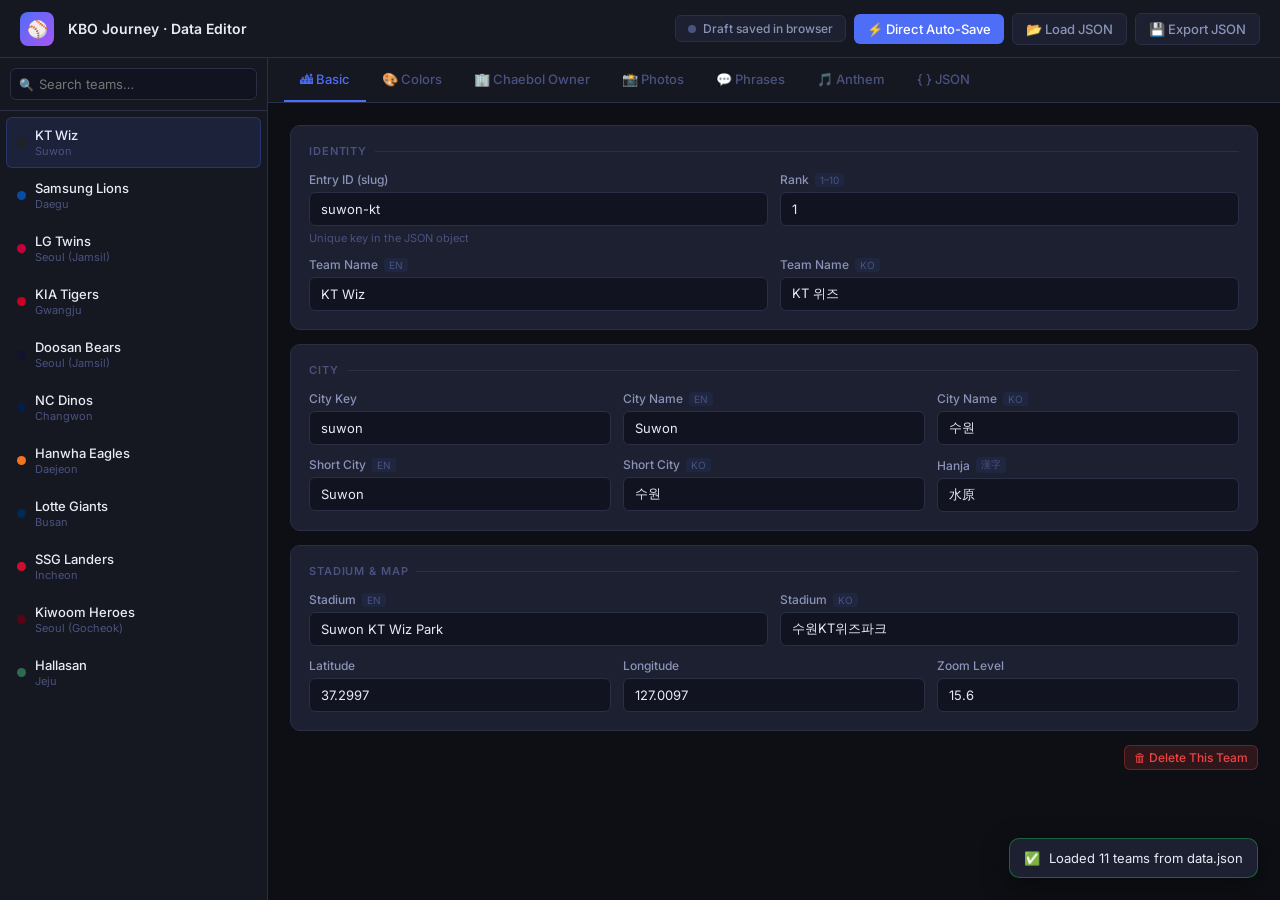
==== admin.html @ 8f9a2904 "feat: initialize Korean Baseball web application with frontend assets, server scripts, and city trav" ====
<!DOCTYPE html>
<html lang="en">
<head>
  <meta charset="UTF-8" />
  <meta name="viewport" content="width=device-width, initial-scale=1.0" />
  <title>KBO Journey · Data Editor</title>
  <link rel="preconnect" href="https://fonts.googleapis.com" />
  <link href="https://fonts.googleapis.com/css2?family=Inter:wght@300;400;500;600;700&family=JetBrains+Mono:wght@400;500&display=swap" rel="stylesheet" />
  <style>
    :root {
      --bg-base:       #0d0f14;
      --bg-surface:    #151820;
      --bg-card:       #1c2030;
      --bg-input:      #111420;
      --border:        #2a2f45;
      --border-focus:  #4f6ef7;
      --accent:        #4f6ef7;
      --accent-soft:   rgba(79,110,247,.12);
      --accent-glow:   rgba(79,110,247,.35);
      --success:       #22c55e;
      --danger:        #ef4444;
      --text-primary:  #e8eaf6;
      --text-secondary:#8b93b8;
      --text-muted:    #4b5280;
      --tag-bg:        #1e2640;
      --sidebar-w:     268px;
      --header-h:      58px;
      --radius:        10px;
      --radius-sm:     6px;
      --transition:    .18s cubic-bezier(.4,0,.2,1);
    }
    *, *::before, *::after { box-sizing: border-box; margin: 0; padding: 0; }
    body {
      font-family: 'Inter', sans-serif;
      background: var(--bg-base);
      color: var(--text-primary);
      height: 100vh;
      overflow: hidden;
      display: flex;
      flex-direction: column;
    }
    /* HEADER */
    header {
      height: var(--header-h);
      background: var(--bg-surface);
      border-bottom: 1px solid var(--border);
      display: flex; align-items: center;
      padding: 0 20px; gap: 14px;
      flex-shrink: 0; z-index: 100;
    }
    .logo-badge {
      background: linear-gradient(135deg,#4f6ef7,#a855f7);
      border-radius: 8px; width: 34px; height: 34px;
      display: flex; align-items: center; justify-content: center;
      font-size: 17px; flex-shrink: 0;
    }
    header h1 { font-size: 14px; font-weight: 600; }
    .header-right { margin-left: auto; display: flex; gap: 8px; align-items: center; }
    /* AUTOSAVE BADGE */
    .autosave-badge {
      display: inline-flex;
      align-items: center;
      gap: 7px;
      font-size: 12px;
      padding: 5px 12px;
      background: var(--bg-card);
      border: 1px solid var(--border);
      border-radius: var(--radius-sm);
      color: var(--text-secondary);
      font-weight: 500;
      transition: var(--transition);
      cursor: default;
      user-select: none;
    }
    .status-dot {
      width: 8px;
      height: 8px;
      border-radius: 50%;
      background: var(--text-muted);
      transition: background 0.25s ease, box-shadow 0.25s ease;
    }
    .autosave-badge.connected .status-dot {
      background: var(--success);
      box-shadow: 0 0 8px rgba(34,197,94,0.65);
    }
    .autosave-badge.saving .status-dot {
      background: #f59e0b;
      box-shadow: 0 0 8px rgba(245,158,11,0.65);
    }
    .autosave-badge.error .status-dot {
      background: var(--danger);
      box-shadow: 0 0 8px rgba(239,68,68,0.65);
    }
    .autosave-badge.saved {
      border-color: rgba(34,197,94,0.4);
    }
    /* BUTTONS */
    .btn {
      display: inline-flex; align-items: center; gap: 6px;
      padding: 7px 13px; border-radius: var(--radius-sm);
      font-size: 13px; font-weight: 500; font-family: inherit;
      cursor: pointer; border: none; transition: var(--transition); white-space: nowrap;
    }
    .btn-primary { background: var(--accent); color: #fff; }
    .btn-primary:hover { background: #3d5be0; box-shadow: 0 0 14px var(--accent-glow); }
    .btn-secondary { background: var(--bg-card); color: var(--text-secondary); border: 1px solid var(--border); }
    .btn-secondary:hover { border-color: var(--accent); color: var(--text-primary); }
    .btn-danger { background: rgba(239,68,68,.15); color: var(--danger); border: 1px solid rgba(239,68,68,.3); }
    .btn-danger:hover { background: rgba(239,68,68,.25); }
    .btn-success { background: rgba(34,197,94,.15); color: var(--success); border: 1px solid rgba(34,197,94,.3); }
    .btn-success:hover { background: rgba(34,197,94,.25); }
    .btn-sm { padding: 4px 9px; font-size: 12px; }
    /* LAYOUT */
    .app-body { display: flex; flex: 1; overflow: hidden; }
    /* SIDEBAR */
    .sidebar {
      width: var(--sidebar-w); background: var(--bg-surface);
      border-right: 1px solid var(--border);
      display: flex; flex-direction: column; flex-shrink: 0; overflow: hidden;
    }
    .sidebar-search { padding: 10px; border-bottom: 1px solid var(--border); }
    .search-wrap { position: relative; }
    .search-icon { position: absolute; left: 9px; top: 50%; transform: translateY(-50%); color: var(--text-muted); font-size: 12px; pointer-events: none; }
    .search-input {
      width: 100%; background: var(--bg-input);
      border: 1px solid var(--border); border-radius: var(--radius-sm);
      padding: 7px 10px 7px 28px; font-size: 13px; color: var(--text-primary);
      font-family: inherit; outline: none; transition: var(--transition);
    }
    .search-input:focus { border-color: var(--border-focus); }
    .sidebar-list { flex: 1; overflow-y: auto; padding: 6px; }
    .sidebar-list::-webkit-scrollbar { width: 4px; }
    .sidebar-list::-webkit-scrollbar-thumb { background: var(--border); border-radius: 4px; }
    .team-item {
      display: flex; align-items: center; gap: 9px;
      padding: 9px 10px; border-radius: var(--radius-sm);
      cursor: pointer; transition: var(--transition); margin-bottom: 2px;
      border: 1px solid transparent;
    }
    .team-item:hover { background: var(--bg-card); }
    .team-item.active { background: var(--accent-soft); border-color: rgba(79,110,247,.25); }
    .team-color-dot { width: 9px; height: 9px; border-radius: 50%; flex-shrink: 0; }
    .team-item-info { flex: 1; min-width: 0; }
    .team-item-name { font-size: 13px; font-weight: 500; white-space: nowrap; overflow: hidden; text-overflow: ellipsis; }
    .team-item-city { font-size: 11px; color: var(--text-muted); margin-top: 1px; }
    .team-rank { font-size: 11px; color: var(--text-muted); font-weight: 600; background: var(--bg-input); border-radius: 4px; padding: 2px 5px; flex-shrink: 0; }
    .sidebar-footer { padding: 10px; border-top: 1px solid var(--border); }
    /* EDITOR AREA */
    .editor-area { flex: 1; display: flex; flex-direction: column; overflow: hidden; }
    .editor-tabs {
      display: flex; padding: 0 16px;
      background: var(--bg-surface); border-bottom: 1px solid var(--border);
      flex-shrink: 0; overflow-x: auto;
    }
    .editor-tabs::-webkit-scrollbar { height: 3px; }
    .editor-tabs::-webkit-scrollbar-thumb { background: var(--border); }
    .tab-btn {
      padding: 13px 16px; font-size: 13px; font-weight: 500;
      color: var(--text-muted); cursor: pointer; border: none; background: none;
      font-family: inherit; border-bottom: 2px solid transparent;
      transition: var(--transition); white-space: nowrap;
    }
    .tab-btn:hover { color: var(--text-primary); }
    .tab-btn.active { color: var(--accent); border-bottom-color: var(--accent); }
    .editor-content { flex: 1; overflow-y: auto; padding: 22px; }
    .editor-content::-webkit-scrollbar { width: 5px; }
    .editor-content::-webkit-scrollbar-thumb { background: var(--border); border-radius: 4px; }
    /* PANELS */
    .tab-panel { display: none; }
    .tab-panel.active { display: block; }
    /* CARDS / FORM */
    .section-card {
      background: var(--bg-card); border: 1px solid var(--border);
      border-radius: var(--radius); padding: 18px; margin-bottom: 14px;
    }
    .section-title {
      font-size: 11px; font-weight: 600; letter-spacing: .08em;
      text-transform: uppercase; color: var(--text-muted);
      margin-bottom: 14px; display: flex; align-items: center; gap: 8px;
    }
    .section-title::after { content: ''; flex: 1; height: 1px; background: var(--border); }
    .form-row { display: grid; gap: 12px; margin-bottom: 12px; }
    .form-row.cols-2 { grid-template-columns: 1fr 1fr; }
    .form-row.cols-3 { grid-template-columns: 1fr 1fr 1fr; }
    .form-row.cols-1 { grid-template-columns: 1fr; }
    .form-row:last-child { margin-bottom: 0; }
    .field { display: flex; flex-direction: column; gap: 5px; }
    .field-label { font-size: 12px; font-weight: 500; color: var(--text-secondary); display: flex; align-items: center; gap: 6px; }
    .lang-tag { font-size: 10px; background: var(--tag-bg); color: var(--text-muted); padding: 1px 5px; border-radius: 3px; font-weight: 400; }
    .field input[type="text"],
    .field input[type="number"],
    .field textarea,
    .field select {
      background: var(--bg-input); border: 1px solid var(--border);
      border-radius: var(--radius-sm); padding: 8px 11px;
      color: var(--text-primary); font-size: 13px; font-family: inherit;
      outline: none; transition: var(--transition); width: 100%; resize: vertical;
    }
    .field input:focus, .field textarea:focus { border-color: var(--border-focus); box-shadow: 0 0 0 3px var(--accent-soft); }
    .field textarea { min-height: 76px; line-height: 1.5; }
    .field textarea.tall { min-height: 110px; }
    .field-hint { font-size: 11px; color: var(--text-muted); }
    /* Color */
    .color-field { display: flex; align-items: center; gap: 9px; }
    .color-field input[type="color"] { width: 38px; height: 36px; padding: 2px; border-radius: var(--radius-sm); border: 1px solid var(--border); background: var(--bg-input); cursor: pointer; }
    .color-field input[type="text"] { flex: 1; font-family: 'JetBrains Mono', monospace; }
    /* Sub-cards */
    .photo-card, .phrase-card {
      background: var(--bg-surface); border: 1px solid var(--border);
      border-radius: var(--radius); padding: 14px; margin-bottom: 10px;
    }
    .card-header { display: flex; align-items: center; gap: 9px; margin-bottom: 12px; }
    .card-num { background: var(--accent-soft); color: var(--accent); font-size: 12px; font-weight: 700; padding: 3px 8px; border-radius: 5px; flex-shrink: 0; }
    .photo-preview { width: 60px; height: 44px; border-radius: var(--radius-sm); object-fit: cover; background: var(--bg-input); border: 1px solid var(--border); flex-shrink: 0; }
    .photo-preview-placeholder { width: 60px; height: 44px; border-radius: var(--radius-sm); background: var(--bg-input); border: 1px dashed var(--border); display: flex; align-items: center; justify-content: center; font-size: 16px; flex-shrink: 0; }
    /* JSON */
    .json-area {
      background: var(--bg-input); border: 1px solid var(--border);
      border-radius: var(--radius); padding: 14px;
      font-family: 'JetBrains Mono', monospace; font-size: 12px;
      color: #a5f3fc; line-height: 1.6; overflow: auto;
      white-space: pre; min-height: 360px; max-height: 560px;
    }
    /* EMPTY */
    .empty-state {
      display: flex; flex-direction: column; align-items: center;
      justify-content: center; gap: 14px; height: 380px;
      color: var(--text-muted); text-align: center;
    }
    .empty-state .icon { font-size: 52px; }
    .empty-state h2 { font-size: 17px; color: var(--text-secondary); }
    .empty-state p { font-size: 13px; max-width: 260px; line-height: 1.5; }
    /* TOAST */
    .toast-container { position: fixed; bottom: 22px; right: 22px; z-index: 9999; display: flex; flex-direction: column; gap: 8px; }
    .toast {
      background: var(--bg-card); border: 1px solid var(--border);
      border-radius: var(--radius); padding: 11px 14px;
      font-size: 13px; color: var(--text-primary);
      box-shadow: 0 8px 28px rgba(0,0,0,.4);
      display: flex; align-items: center; gap: 9px;
      animation: toastIn .2s ease; min-width: 220px;
    }
    .toast.success { border-color: rgba(34,197,94,.4); }
    .toast.error   { border-color: rgba(239,68,68,.4); }
    @keyframes toastIn { from { opacity:0; transform:translateY(8px); } to { opacity:1; transform:none; } }
    /* MODAL */
    .modal-backdrop {
      position: fixed; inset: 0; background: rgba(0,0,0,.7);
      backdrop-filter: blur(4px); z-index: 500;
      display: flex; align-items: center; justify-content: center;
      opacity: 0; pointer-events: none; transition: var(--transition);
    }
    .modal-backdrop.open { opacity: 1; pointer-events: all; }
    .modal {
      background: var(--bg-card); border: 1px solid var(--border);
      border-radius: 14px; padding: 26px; width: 440px; max-width: 90vw;
      transform: scale(.95); transition: var(--transition);
    }
    .modal-backdrop.open .modal { transform: scale(1); }
    .modal h2 { font-size: 16px; margin-bottom: 6px; }
    .modal p { font-size: 13px; color: var(--text-secondary); margin-bottom: 18px; }
    .modal-actions { display: flex; justify-content: flex-end; gap: 9px; margin-top: 18px; }
    .modal .field input {
      background: var(--bg-input); border: 1px solid var(--border);
      border-radius: var(--radius-sm); padding: 8px 11px;
      color: var(--text-primary); font-size: 13px; font-family: inherit;
      outline: none; transition: var(--transition); width: 100%;
    }
    .modal .field input:focus { border-color: var(--border-focus); box-shadow: 0 0 0 3px var(--accent-soft); }
    .badge { display: inline-flex; align-items: center; font-size: 11px; font-weight: 600; padding: 2px 7px; border-radius: 20px; }
    .badge-blue { background: rgba(79,110,247,.15); color: var(--accent); }
    * { scrollbar-width: thin; scrollbar-color: var(--border) transparent; }
  </style>
</head>
<body>

<header>
  <div class="logo-badge">⚾</div>
  <div><h1>KBO Journey <span>· Data Editor</span></h1></div>
  <div class="header-right">
    <div id="autosave-badge" class="autosave-badge" title="Live Auto-Save Status">
      <span class="status-dot"></span>
      <span id="autosave-text">Ready</span>
    </div>
    <button id="btn-link-file" class="btn btn-primary" onclick="openAutosaveModal()" title="Connect data.json or project folder for instant in-browser auto-saving">
      ⚡ Direct Auto-Save
    </button>
    <label class="btn btn-secondary" for="file-input">📂 Load JSON</label>
    <input type="file" id="file-input" accept=".json" style="display:none" />
    <button class="btn btn-secondary" onclick="exportJSON()">💾 Export JSON</button>
  </div>
</header>

<div class="app-body">
  <!-- SIDEBAR -->
  <aside class="sidebar">
    <div class="sidebar-search">
      <div class="search-wrap">
        <span class="search-icon">🔍</span>
        <input class="search-input" id="search-input" type="text" placeholder="Search teams…" oninput="renderSidebar()" />
      </div>
    </div>
    <div class="sidebar-list" id="sidebar-list"></div>
  </aside>

  <!-- EDITOR -->
  <main class="editor-area">
    <div class="editor-tabs">
      <button class="tab-btn active"  onclick="switchTab('basic')">🏙 Basic</button>
      <button class="tab-btn"         onclick="switchTab('colors')">🎨 Colors</button>
      <button class="tab-btn"         onclick="switchTab('chaebol')">🏢 Chaebol Owner</button>
      <button class="tab-btn"         onclick="switchTab('photos')">📸 Photos</button>
      <button class="tab-btn"         onclick="switchTab('phrases')">💬 Phrases</button>
      <button class="tab-btn"         onclick="switchTab('anthem')">🎵 Anthem</button>
      <button class="tab-btn"         onclick="switchTab('json')">{ } JSON</button>
    </div>

    <div class="editor-content">
      <!-- EMPTY -->
      <div class="empty-state" id="empty-state">
        <div class="icon">⚾</div>
        <h2>No Team Selected</h2>
        <p>Load your <strong>data.json</strong> or pick a team from the sidebar.</p>
        <label class="btn btn-primary" for="file-input">📂 Load data.json</label>
      </div>

      <!-- BASIC -->
      <div class="tab-panel" id="panel-basic">
        <div class="section-card">
          <div class="section-title">Identity</div>
          <div class="form-row cols-2">
            <div class="field">
              <label class="field-label">Entry ID (slug)</label>
              <input type="text" id="f-id" placeholder="city-team-slug" oninput="syncField('id')" />
              <span class="field-hint">Unique key in the JSON object</span>
            </div>
            <div class="field">
              <label class="field-label">Rank <span class="lang-tag">1–10</span></label>
              <input type="number" id="f-rank" min="1" max="10" oninput="syncField('rank',true)" />
            </div>
          </div>
          <div class="form-row cols-2">
            <div class="field">
              <label class="field-label">Team Name <span class="lang-tag">EN</span></label>
              <input type="text" id="f-teamNameEn" placeholder="KT Wiz" oninput="syncField('teamNameEn')" />
            </div>
            <div class="field">
              <label class="field-label">Team Name <span class="lang-tag">KO</span></label>
              <input type="text" id="f-teamNameKo" placeholder="KT 위즈" oninput="syncField('teamNameKo')" />
            </div>
          </div>
        </div>

        <div class="section-card">
          <div class="section-title">City</div>
          <div class="form-row cols-3">
            <div class="field">
              <label class="field-label">City Key</label>
              <input type="text" id="f-cityKey" placeholder="suwon" oninput="syncField('cityKey')" />
            </div>
            <div class="field">
              <label class="field-label">City Name <span class="lang-tag">EN</span></label>
              <input type="text" id="f-cityNameEn" oninput="syncField('cityNameEn')" />
            </div>
            <div class="field">
              <label class="field-label">City Name <span class="lang-tag">KO</span></label>
              <input type="text" id="f-cityNameKo" oninput="syncField('cityNameKo')" />
            </div>
          </div>
          <div class="form-row cols-3">
            <div class="field">
              <label class="field-label">Short City <span class="lang-tag">EN</span></label>
              <input type="text" id="f-shortCityEn" oninput="syncField('shortCityEn')" />
            </div>
            <div class="field">
              <label class="field-label">Short City <span class="lang-tag">KO</span></label>
              <input type="text" id="f-shortCityKo" oninput="syncField('shortCityKo')" />
            </div>
            <div class="field">
              <label class="field-label">Hanja <span class="lang-tag">漢字</span></label>
              <input type="text" id="f-cityHanja" oninput="syncField('cityHanja')" />
            </div>
          </div>
        </div>

        <div class="section-card">
          <div class="section-title">Stadium &amp; Map</div>
          <div class="form-row cols-2">
            <div class="field">
              <label class="field-label">Stadium <span class="lang-tag">EN</span></label>
              <input type="text" id="f-stadiumEn" oninput="syncField('stadiumEn')" />
            </div>
            <div class="field">
              <label class="field-label">Stadium <span class="lang-tag">KO</span></label>
              <input type="text" id="f-stadiumKo" oninput="syncField('stadiumKo')" />
            </div>
          </div>
          <div class="form-row cols-3">
            <div class="field">
              <label class="field-label">Latitude</label>
              <input type="number" id="f-lat" step="0.0001" placeholder="37.2997" oninput="syncCoords()" />
            </div>
            <div class="field">
              <label class="field-label">Longitude</label>
              <input type="number" id="f-lng" step="0.0001" placeholder="127.0097" oninput="syncCoords()" />
            </div>
            <div class="field">
              <label class="field-label">Zoom Level</label>
              <input type="number" id="f-zoomLevel" step="0.1" placeholder="15.6" oninput="syncField('zoomLevel',true)" />
            </div>
          </div>
        </div>

        <div style="display:flex;justify-content:flex-end;margin-top:4px;">
          <button class="btn btn-danger btn-sm" id="btn-delete-team" onclick="requestDelete()">🗑 Delete This Team</button>
        </div>
      </div><!-- /panel-basic -->

      <!-- COLORS -->
      <div class="tab-panel" id="panel-colors">
        <div class="section-card">
          <div class="section-title">Team Colors</div>
          <div class="form-row cols-2">
            <div class="field">
              <label class="field-label">Primary Color</label>
              <div class="color-field">
                <input type="color" id="f-primaryColorPicker" oninput="syncColorFromPicker('primaryColor')" />
                <input type="text" id="f-primaryColor" placeholder="#EC1C24" oninput="syncColorFromText('primaryColor')" />
              </div>
            </div>
            <div class="field">
              <label class="field-label">Secondary Color</label>
              <div class="color-field">
                <input type="color" id="f-secondaryColorPicker" oninput="syncColorFromPicker('secondaryColor')" />
                <input type="text" id="f-secondaryColor" placeholder="#222222" oninput="syncColorFromText('secondaryColor')" />
              </div>
            </div>
          </div>
          <div style="display:flex;gap:12px;align-items:center;margin-top:8px;">
            <div id="color-swatch-primary" style="width:64px;height:40px;border-radius:8px;border:1px solid var(--border);transition:.2s;"></div>
            <div id="color-swatch-secondary" style="width:64px;height:40px;border-radius:8px;border:1px solid var(--border);transition:.2s;"></div>
            <span style="font-size:12px;color:var(--text-muted);">Live preview</span>
          </div>
        </div>

        <div class="section-card">
          <div class="section-title">Assets</div>
          <div class="form-row cols-1">
            <div class="field">
              <label class="field-label">Emblem Image Path</label>
              <input type="text" id="f-emblemImg" placeholder="images/logos/emblem_KT.png" oninput="syncField('emblemImg')" />
            </div>
          </div>
          <div class="form-row cols-1">
            <div class="field">
              <label class="field-label">Logo SVG (raw HTML)</label>
              <textarea id="f-logoSvg" class="tall" placeholder="&lt;svg ...&gt;...&lt;/svg&gt;" oninput="syncField('logoSvg');updateSvgPreview()"></textarea>
              <span class="field-hint">Inline SVG used as the map pin</span>
            </div>
          </div>
          <div style="display:flex;align-items:center;gap:12px;margin-top:6px;">
            <div id="svg-preview-box" style="width:44px;height:44px;display:flex;align-items:center;justify-content:center;background:var(--bg-input);border:1px solid var(--border);border-radius:8px;"></div>
            <span style="font-size:12px;color:var(--text-muted);">SVG pin preview</span>
          </div>
        </div>
      </div><!-- /panel-colors -->

      <!-- CHAEBOL OWNER -->
      <div class="tab-panel" id="panel-chaebol">
        <div class="section-card">
          <div class="section-title">Chaebol / Corporate Owner Facts</div>
          <div class="form-row cols-1">
            <div class="field">
              <label class="field-label">Corporate Owner Facts (Bullet Points) <span class="lang-tag">EN</span></label>
              <textarea id="f-civicAnchorEn" class="tall" style="min-height:140px" oninput="syncField('civicAnchorEn')" placeholder="• Owning Chaebol: ...&#10;• Founded: ...&#10;• Main Industries: ...&#10;• Assessed Value / Assets: ..."></textarea>
              <span class="field-hint">Bullet point format: Founded year, main industries, and assessed value in KRW.</span>
            </div>
            <div class="field">
              <label class="field-label">Corporate Owner Facts (Bullet Points) <span class="lang-tag">KO</span></label>
              <textarea id="f-civicAnchorKo" class="tall" style="min-height:140px" oninput="syncField('civicAnchorKo')" placeholder="• 소유 모기업: ...&#10;• 창립 및 모태: ...&#10;• 핵심 주력산업: ...&#10;• 자산 및 기업가치: ..."></textarea>
              <span class="field-hint">글머리 기호(•) 형식: 설립연도, 주력산업, 원화 기준 자산/기업가치.</span>
            </div>
          </div>
        </div>
      </div><!-- /panel-chaebol -->

      <!-- PHOTOS -->
      <div class="tab-panel" id="panel-photos">
        <div id="photos-container"></div>
      </div>

      <!-- PHRASES -->
      <div class="tab-panel" id="panel-phrases">
        <div id="phrases-container"></div>
        <button class="btn btn-secondary" style="margin-top:4px;" onclick="addPhrase()">＋ Add Phrase</button>
      </div>

      <!-- ANTHEM (MOVED TO LAST PORTION) -->
      <div class="tab-panel" id="panel-anthem">
        <div class="section-card">
          <div class="section-title">Stadium Anthem</div>
          <div class="form-row cols-2">
            <div class="field">
              <label class="field-label">Title <span class="lang-tag">EN</span></label>
              <input type="text" id="f-anthem-titleEn" oninput="syncAnthem('titleEn')" />
            </div>
            <div class="field">
              <label class="field-label">Title <span class="lang-tag">KO</span></label>
              <input type="text" id="f-anthem-titleKo" oninput="syncAnthem('titleKo')" />
            </div>
          </div>
          <div class="form-row cols-2">
            <div class="field">
              <label class="field-label">Origin <span class="lang-tag">EN</span></label>
              <input type="text" id="f-anthem-originEn" oninput="syncAnthem('originEn')" />
            </div>
            <div class="field">
              <label class="field-label">Origin <span class="lang-tag">KO</span></label>
              <input type="text" id="f-anthem-originKo" oninput="syncAnthem('originKo')" />
            </div>
          </div>
          <div class="form-row cols-1">
            <div class="field">
              <label class="field-label">Performance Note <span class="lang-tag">EN</span></label>
              <textarea id="f-anthem-noteEn" oninput="syncAnthem('noteEn')"></textarea>
            </div>
            <div class="field">
              <label class="field-label">Performance Note <span class="lang-tag">KO</span></label>
              <textarea id="f-anthem-noteKo" oninput="syncAnthem('noteKo')"></textarea>
            </div>
          </div>
          <div class="form-row cols-2">
            <div class="field">
              <label class="field-label">YouTube Video ID</label>
              <input type="text" id="f-anthem-youtubeId" placeholder="dQw4w9WgXcQ" oninput="syncAnthem('youtubeId');updateYtPreview()" />
              <span class="field-hint">Only the ID portion from the URL</span>
            </div>
            <div class="field">
              <label class="field-label">Start Timestamp (seconds)</label>
              <input type="number" id="f-anthem-timestamp" min="0" oninput="syncAnthem('timestamp',true)" />
            </div>
          </div>
          <div id="yt-preview-container" style="margin-top:12px;display:none;">
            <div style="font-size:12px;color:var(--text-muted);margin-bottom:8px;">YouTube Preview</div>
            <iframe id="yt-preview" width="300" height="170" frameborder="0"
              allow="accelerometer; autoplay; clipboard-write; encrypted-media; gyroscope; picture-in-picture"
              allowfullscreen style="border-radius:8px;border:1px solid var(--border);"></iframe>
          </div>
        </div>
      </div><!-- /panel-anthem -->

      <!-- JSON -->
      <div class="tab-panel" id="panel-json">
        <div class="section-card">
          <div class="section-title">Current Team JSON <span class="badge badge-blue">read-only</span></div>
          <div class="json-area" id="json-preview"></div>
        </div>
        <div class="section-card" style="margin-top:14px;">
          <div class="section-title">Full data.json</div>
          <div class="json-area" id="json-full-preview" style="max-height:280px;"></div>
        </div>
      </div>
    </div><!-- /editor-content -->
  </main>
</div>

<!-- TOASTS -->
<div class="toast-container" id="toast-container"></div>


<!-- DELETE MODAL -->
<div class="modal-backdrop" id="modal-delete">
  <div class="modal">
    <h2>🗑 Delete Team?</h2>
    <p id="modal-delete-msg">This removes the team from the editor. Your original file is unchanged until you export.</p>
    <div class="modal-actions">
      <button class="btn btn-secondary" onclick="closeModal()">Cancel</button>
      <button class="btn btn-danger" onclick="confirmDelete()">Delete</button>
    </div>
  </div>
</div>

<!-- AUTOSAVE CONNECT MODAL -->
<div class="modal-backdrop" id="modal-autosave-connect">
  <div class="modal" style="max-width: 520px;">
    <h2>⚡ Direct In-Browser Auto-Save</h2>
    <p style="margin-bottom: 16px; font-size: 13px; color: var(--text-secondary); line-height: 1.5;">
      Connect once with your browser. Every keystroke will automatically write directly to your project files on disk in real-time.
    </p>

    <div style="display: flex; flex-direction: column; gap: 10px; margin-bottom: 18px;">
      <button class="btn btn-primary" style="padding: 14px; justify-content: flex-start; text-align: left; height: auto;" onclick="connectProjectFolder()">
        <div>
          <div style="font-weight: 600; font-size: 14px; margin-bottom: 3px;">📁 Connect Project Folder (Recommended)</div>
          <div style="font-size: 11.5px; opacity: 0.9; font-weight: normal; line-height: 1.4; white-space: normal;">
            Select the <code>Korean Baseball</code> folder. Automatically keeps both <code>data.json</code> AND <code>js/data.js</code> synchronized so the map page reflects edits instantly!
          </div>
        </div>
      </button>

      <button class="btn btn-secondary" style="padding: 14px; justify-content: flex-start; text-align: left; height: auto;" onclick="connectDataJsonFile()">
        <div>
          <div style="font-weight: 600; font-size: 14px; margin-bottom: 3px;">📄 Connect data.json File Directly</div>
          <div style="font-size: 11.5px; opacity: 0.85; font-weight: normal; line-height: 1.4; white-space: normal;">
            Select <code>data.json</code> file. Automatically saves all data edits directly into <code>data.json</code>.
          </div>
        </div>
      </button>
    </div>

    <div class="modal-actions">
      <button class="btn btn-secondary" onclick="closeModal()">Cancel</button>
    </div>
  </div>
</div>

<script src="js/data.js"></script>
<script>
// ─── STATE ───────────────────────────────────
let data = {};
let currentId = null;
let activeTab = 'basic';

// ─── FILE LOAD ────────────────────────────────
document.getElementById('file-input').addEventListener('change', e => {
  const file = e.target.files[0];
  if (!file) return;
  const reader = new FileReader();
  reader.onload = ev => {
    try {
      data = JSON.parse(ev.target.result);
      currentId = null;
      renderSidebar();
      showEmpty();
      toast('✅', `Loaded ${Object.keys(data).length} teams from ${file.name}`, 'success');
    } catch(err) {
      toast('❌', 'Invalid JSON: ' + err.message, 'error');
    }
  };
  reader.readAsText(file);
  e.target.value = '';
});

// ─── SIDEBAR ──────────────────────────────────
function renderSidebar() {
  const q = document.getElementById('search-input').value.toLowerCase();
  const list = document.getElementById('sidebar-list');
  list.innerHTML = '';
  const entries = Object.entries(data)
    .filter(([id, t]) => !q || id.toLowerCase().includes(q)
      || (t.teamNameEn||'').toLowerCase().includes(q)
      || (t.shortCityEn||'').toLowerCase().includes(q))
    .sort((a,b) => (a[1].rank||99)-(b[1].rank||99));
  if (!entries.length) {
    list.innerHTML = '<div style="text-align:center;color:var(--text-muted);font-size:13px;padding:20px 0;">No teams found</div>';
    return;
  }
  entries.forEach(([id, team]) => {
    const div = document.createElement('div');
    div.className = 'team-item' + (id === currentId ? ' active' : '');
    div.innerHTML = `
      <div class="team-color-dot" style="background:${team.primaryColor||'#555'}"></div>
      <div class="team-item-info">
        <div class="team-item-name">${team.teamNameEn || id}</div>
        <div class="team-item-city">${team.shortCityEn || ''}</div>
      </div>`;
    div.onclick = () => selectTeam(id);
    list.appendChild(div);
  });
}

// ─── SELECT ───────────────────────────────────
function selectTeam(id) {
  currentId = id;
  renderSidebar();
  populateForm();
  switchTab(activeTab, true);
}

function showEmpty() {
  document.getElementById('empty-state').style.display = 'flex';
  document.querySelectorAll('.tab-panel').forEach(p => p.classList.remove('active'));
}

// ─── POPULATE ─────────────────────────────────
function populateForm() {
  if (!currentId) return;
  const t = data[currentId];
  const sv = (id, val) => { const el = document.getElementById(id); if(el) el.value = (val !== undefined && val !== null) ? val : ''; };

  sv('f-id', t.id || currentId);
  sv('f-rank', t.rank);
  sv('f-teamNameEn', t.teamNameEn);
  sv('f-teamNameKo', t.teamNameKo);
  sv('f-cityKey', t.cityKey);
  sv('f-cityNameEn', t.cityNameEn);
  sv('f-cityNameKo', t.cityNameKo);
  sv('f-shortCityEn', t.shortCityEn);
  sv('f-shortCityKo', t.shortCityKo);
  sv('f-cityHanja', t.cityHanja);
  sv('f-stadiumEn', t.stadiumEn);
  sv('f-stadiumKo', t.stadiumKo);
  sv('f-lat', t.coords ? t.coords[0] : '');
  sv('f-lng', t.coords ? t.coords[1] : '');
  sv('f-zoomLevel', t.zoomLevel);

  const pc = t.primaryColor || '#000000';
  const sc = t.secondaryColor || '#000000';
  sv('f-primaryColor', pc); sv('f-primaryColorPicker', pc);
  sv('f-secondaryColor', sc); sv('f-secondaryColorPicker', sc);
  updateColorSwatches();

  sv('f-emblemImg', t.emblemImg);
  sv('f-logoSvg', t.logoSvg);
  updateSvgPreview();

  sv('f-civicAnchorEn', t.civicAnchorEn);
  sv('f-civicAnchorKo', t.civicAnchorKo);

  const a = t.anthem || {};
  sv('f-anthem-titleEn', a.titleEn);
  sv('f-anthem-titleKo', a.titleKo);
  sv('f-anthem-originEn', a.originEn);
  sv('f-anthem-originKo', a.originKo);
  sv('f-anthem-noteEn', a.noteEn);
  sv('f-anthem-noteKo', a.noteKo);
  sv('f-anthem-youtubeId', a.youtubeId);
  sv('f-anthem-timestamp', a.timestamp);
  updateYtPreview();

  renderPhotos();
  renderPhrases();
  updateJsonPreview();
}

// ─── SYNC FIELDS ──────────────────────────────
function syncField(key, asNumber=false) {
  if (!currentId) return;
  const el = document.getElementById('f-' + key);
  if (!el) return;
  const val = asNumber ? parseFloat(el.value)||0 : el.value;
  if (key === 'id') {
    const newId = el.value.trim();
    if (newId && newId !== currentId) {
      const entry = data[currentId];
      entry.id = newId;
      data[newId] = entry;
      delete data[currentId];
      currentId = newId;
      renderSidebar();
    }
    return;
  }
  data[currentId][key] = val;
  if (['rank','teamNameEn','shortCityEn','primaryColor'].includes(key)) renderSidebar();
  updateJsonPreview();
}

function syncCoords() {
  if (!currentId) return;
  const lat = parseFloat(document.getElementById('f-lat').value);
  const lng = parseFloat(document.getElementById('f-lng').value);
  data[currentId].coords = [lat||0, lng||0];
  updateJsonPreview();
}

function syncColorFromPicker(field) {
  const v = document.getElementById('f-'+field+'Picker').value;
  document.getElementById('f-'+field).value = v;
  syncColorFromText(field);
}
function syncColorFromText(field) {
  if (!currentId) return;
  const v = document.getElementById('f-'+field).value;
  data[currentId][field] = v;
  if (/^#[0-9a-fA-F]{6}$/.test(v)) document.getElementById('f-'+field+'Picker').value = v;
  updateColorSwatches();
  renderSidebar();
  updateJsonPreview();
}
function updateColorSwatches() {
  document.getElementById('color-swatch-primary').style.background = document.getElementById('f-primaryColor').value;
  document.getElementById('color-swatch-secondary').style.background = document.getElementById('f-secondaryColor').value;
}

function syncAnthem(key, asNumber=false) {
  if (!currentId) return;
  if (!data[currentId].anthem) data[currentId].anthem = {};
  const el = document.getElementById('f-anthem-'+key);
  if (!el) return;
  data[currentId].anthem[key] = asNumber ? parseInt(el.value)||0 : el.value;
  updateJsonPreview();
}

function updateYtPreview() {
  const id = document.getElementById('f-anthem-youtubeId').value.trim();
  const ts = parseInt(document.getElementById('f-anthem-timestamp').value)||0;
  const cont = document.getElementById('yt-preview-container');
  const iframe = document.getElementById('yt-preview');
  if (id) { iframe.src = `https://www.youtube.com/embed/${id}?start=${ts}`; cont.style.display='block'; }
  else { cont.style.display='none'; }
}

function updateSvgPreview() {
  document.getElementById('svg-preview-box').innerHTML = document.getElementById('f-logoSvg').value;
}

// ─── PHOTOS ───────────────────────────────────
function renderPhotos() {
  const c = document.getElementById('photos-container');
  c.innerHTML = '';
  if (!currentId) return;
  const photos = data[currentId].photos || [];
  const labels = ['⚾ Photo 1 (Left) · Stadium PR Image', '🏛️ Photo 2 (Middle) · City Landmark', '🍲 Photo 3 (Right) · Regional Dish'];
  photos.forEach((ph, i) => {
    const isUrl = ph.src && (ph.src.startsWith('http')||ph.src.startsWith('images'));
    const prevHtml = isUrl
      ? `<img class="photo-preview" src="${ph.src}" onerror="this.style.display='none'" />`
      : `<div class="photo-preview-placeholder">🖼</div>`;
    const card = document.createElement('div');
    card.className = 'photo-card';
    card.innerHTML = `
      <div class="card-header">
        <span class="card-num">${labels[i]||'Photo '+(i+1)}</span>
        ${prevHtml}
        <div style="flex:1"></div>
        <button class="btn btn-danger btn-sm" onclick="removePhoto(${i})">✕</button>
      </div>
      <div class="form-row cols-1">
        <div class="field">
          <label class="field-label">URL or Path</label>
          <input type="text" value="${escHtml(ph.src||'')}" placeholder="https://… or images/cities/…" onchange="updatePhoto(${i},'src',this.value)" />
        </div>
        <div class="field">
          <label class="field-label">Label <span class="lang-tag">EN</span></label>
          <input type="text" value="${escHtml(ph.labelEn||'')}" onchange="updatePhoto(${i},'labelEn',this.value)" />
        </div>
        <div class="field">
          <label class="field-label">Label <span class="lang-tag">KO</span></label>
          <input type="text" value="${escHtml(ph.labelKo||'')}" onchange="updatePhoto(${i},'labelKo',this.value)" />
        </div>
      </div>`;
    c.appendChild(card);
  });
  if (photos.length < 3) {
    const btn = document.createElement('button');
    btn.className='btn btn-secondary'; btn.style.marginTop='4px';
    btn.textContent='＋ Add Photo'; btn.onclick=addPhoto;
    c.appendChild(btn);
  }
}
function updatePhoto(i,k,v){ if(!currentId)return; data[currentId].photos[i][k]=v; renderPhotos(); updateJsonPreview(); }
function addPhoto(){ if(!currentId)return; if(!data[currentId].photos)data[currentId].photos=[]; data[currentId].photos.push({src:'',labelEn:'',labelKo:''}); renderPhotos(); updateJsonPreview(); }
function removePhoto(i){ if(!currentId)return; data[currentId].photos.splice(i,1); renderPhotos(); updateJsonPreview(); }

// ─── PHRASES ──────────────────────────────────
function renderPhrases() {
  const c = document.getElementById('phrases-container');
  c.innerHTML = '';
  if (!currentId) return;
  const phrases = data[currentId].phrases || [];
  const phraseLabels = [
    '1️⃣ Regional Greeting (사투리 첫인사)',
    '2️⃣ Meal Inquiry (식사 여부 안부)',
    '3️⃣ Unique Regional Expression (지역 고유 표현)',
    '4️⃣ Stadium Cheer / Pickoff Chant (야구장 시그니처 구호)'
  ];
  phrases.forEach((ph,i) => {
    const card = document.createElement('div');
    card.className = 'phrase-card';
    card.innerHTML = `
      <div class="card-header">
        <span class="card-num">${phraseLabels[i] || 'Phrase ' + (i+1)}</span>
        <div style="flex:1"></div>
        <button class="btn btn-danger btn-sm" onclick="removePhrase(${i})">✕</button>
      </div>
      <div class="form-row cols-2">
        <div class="field"><label class="field-label">Korean <span class="lang-tag">KO</span></label>
          <input type="text" value="${escHtml(ph.ko||'')}" onchange="updatePhrase(${i},'ko',this.value)" /></div>
        <div class="field"><label class="field-label">Romanization</label>
          <input type="text" value="${escHtml(ph.romaja||'')}" onchange="updatePhrase(${i},'romaja',this.value)" /></div>
      </div>
      <div class="form-row cols-2">
        <div class="field"><label class="field-label">Meaning <span class="lang-tag">EN</span></label>
          <input type="text" value="${escHtml(ph.meaningEn||'')}" onchange="updatePhrase(${i},'meaningEn',this.value)" /></div>
        <div class="field"><label class="field-label">Description <span class="lang-tag">KO</span></label>
          <input type="text" value="${escHtml(ph.descKo||'')}" onchange="updatePhrase(${i},'descKo',this.value)" /></div>
      </div>
      <div class="form-row cols-2">
        <div class="field"><label class="field-label">Cultural Note <span class="lang-tag">EN</span></label>
          <input type="text" value="${escHtml(ph.noteEn||'')}" onchange="updatePhrase(${i},'noteEn',this.value)" /></div>
        <div class="field"><label class="field-label">YouTube Link (Chant video)</label>
          <input type="text" value="${escHtml(ph.youtubeUrl||'')}" placeholder="https://www.youtube.com/watch?v=..." onchange="updatePhrase(${i},'youtubeUrl',this.value)" /></div>
      </div>`;
    c.appendChild(card);
  });
}
function updatePhrase(i,k,v){ if(!currentId)return; data[currentId].phrases[i][k]=v; updateJsonPreview(); }
function addPhrase(){ if(!currentId)return; if(!data[currentId].phrases)data[currentId].phrases=[]; data[currentId].phrases.push({ko:'',romaja:'',meaningEn:'',descKo:'',noteEn:''}); renderPhrases(); updateJsonPreview(); }
function removePhrase(i){ if(!currentId)return; data[currentId].phrases.splice(i,1); renderPhrases(); updateJsonPreview(); }

// ─── JSON PREVIEW & AUTOSAVE TRIGGER ─────────────
function updateJsonPreview() {
  if (!currentId) return;
  const s = document.getElementById('json-preview');
  const f = document.getElementById('json-full-preview');
  if(s) s.textContent = JSON.stringify(data[currentId], null, 2);
  if(f) f.textContent = JSON.stringify(data, null, 2);
  triggerAutoSave();
}

// ─── TABS ─────────────────────────────────────
function switchTab(tab, force=false) {
  if (!currentId && !force) return;
  activeTab = tab;
  document.querySelectorAll('.tab-btn').forEach((btn,i) => {
    btn.classList.toggle('active', ['basic','colors','chaebol','photos','phrases','anthem','json'][i] === tab);
  });
  document.getElementById('empty-state').style.display = 'none';
  document.querySelectorAll('.tab-panel').forEach(p => p.classList.remove('active'));
  const panel = document.getElementById('panel-'+tab);
  if (panel) {
    panel.classList.add('active');
    if (tab==='json') updateJsonPreview();
    if (tab==='photos') renderPhotos();
    if (tab==='phrases') renderPhrases();
  }
}

// ─── EXPORT ───────────────────────────────────
function exportJSON() {
  const json = JSON.stringify(data, null, 2);
  const a = document.createElement('a');
  a.href = URL.createObjectURL(new Blob([json], {type:'application/json'}));
  a.download = 'data.json';
  a.click();
  toast('💾','data.json downloaded!','success');
}


// ─── DELETE ───────────────────────────────────
function requestDelete() {
  if (!currentId) return;
  document.getElementById('modal-delete-msg').textContent =
    `Remove "${data[currentId]?.teamNameEn || currentId}" from the editor?`;
  document.getElementById('modal-delete').classList.add('open');
}
function confirmDelete() {
  const name = data[currentId]?.teamNameEn || currentId;
  delete data[currentId];
  currentId = null;
  closeModal();
  renderSidebar();
  showEmpty();
  triggerAutoSave();
  toast('🗑',`"${name}" removed`,'success');
}

// ─── MODALS ───────────────────────────────────
function closeModal() {
  document.querySelectorAll('.modal-backdrop').forEach(m => m.classList.remove('open'));
}
document.querySelectorAll('.modal-backdrop').forEach(m => {
  m.addEventListener('click', e => { if(e.target===m) closeModal(); });
});

// ─── TOAST ────────────────────────────────────
function toast(icon, msg, type='') {
  const el = document.createElement('div');
  el.className = 'toast ' + type;
  el.innerHTML = `<span>${icon}</span><span>${msg}</span>`;
  document.getElementById('toast-container').appendChild(el);
  setTimeout(() => el.remove(), 3500);
}

// ─── HELPERS ──────────────────────────────────
function escHtml(s) {
  return String(s).replace(/&/g,'&amp;').replace(/</g,'&lt;').replace(/>/g,'&gt;').replace(/"/g,'&quot;');
}

// ─── AUTOSAVE ENGINE (OPTION 1: DIRECT FILE SYSTEM API) ────
let fileHandle = null;
let dirHandle = null;
let serverAutoSave = false;
let autoSaveTimer = null;

function setAutosaveStatus(state, text) {
  const badge = document.getElementById('autosave-badge');
  const label = document.getElementById('autosave-text');
  if (!badge || !label) return;
  badge.className = 'autosave-badge ' + (state || '');
  label.textContent = text;
}

function openAutosaveModal() {
  document.getElementById('modal-autosave-connect').classList.add('open');
}

// IndexedDB Helper for Persisting Directory / File Handle
function openHandleDB() {
  return new Promise((res, rej) => {
    const req = indexedDB.open('kbo_autosave_db', 1);
    req.onupgradeneeded = () => req.result.createObjectStore('handles');
    req.onsuccess = () => res(req.result);
    req.onerror = () => rej(req.error);
  });
}
async function idbSave(key, val) {
  try {
    const db = await openHandleDB();
    const tx = db.transaction('handles', 'readwrite');
    tx.objectStore('handles').put(val, key);
  } catch(e) {}
}
async function idbGet(key) {
  try {
    const db = await openHandleDB();
    return new Promise((res) => {
      const tx = db.transaction('handles', 'readonly');
      const req = tx.objectStore('handles').get(key);
      req.onsuccess = () => res(req.result || null);
      req.onerror = () => res(null);
    });
  } catch(e) { return null; }
}

// Connect Project Folder (Option 1A - Best: syncs data.json & js/data.js)
async function connectProjectFolder() {
  closeModal();
  if (!window.showDirectoryPicker) {
    alert('Folder access requires Chrome, Edge, or a modern Chromium browser.');
    return;
  }
  try {
    dirHandle = await window.showDirectoryPicker({ mode: 'readwrite' });
    
    // Explicitly request write permissions inside this click gesture
    const perm = await dirHandle.requestPermission({ mode: 'readwrite' });
    if (perm !== 'granted') {
      toast('⚠️', 'Write permission denied by browser.', 'error');
      return;
    }
    await idbSave('dirHandle', dirHandle);

    // Read data.json from folder
    let foundDataJson = false;
    try {
      const dataFile = await dirHandle.getFileHandle('data.json', { create: false });
      const f = await dataFile.getFile();
      const txt = await f.text();
      if (txt && txt.trim()) {
        data = JSON.parse(txt);
        renderSidebar();
        const firstId = Object.keys(data)[0];
        if (firstId) selectTeam(firstId);
        foundDataJson = true;
      }
    } catch (e) {
      console.warn('Could not read data.json from folder:', e);
    }

    const btn = document.getElementById('btn-link-file');
    if (btn) {
      btn.textContent = '🟢 Folder Auto-Save ON';
      btn.className = 'btn btn-secondary';
      btn.title = 'Folder connected (' + dirHandle.name + '). Edits autosave both data.json and js/data.js!';
    }
    setAutosaveStatus('connected', 'Auto-saving to ' + dirHandle.name);
    
    if (!foundDataJson) {
      toast('⚠️', `Connected to "${dirHandle.name}", but data.json was not found. Please confirm you selected "Korean Baseball"!`, 'error');
    } else {
      toast('⚡', `Direct Auto-Save enabled for "${dirHandle.name}"!`, 'success');
      triggerAutoSave();
    }
  } catch (err) {
    if (err.name !== 'AbortError') {
      toast('⚠️', 'Folder error: ' + err.message, 'error');
    }
  }
}

// Connect data.json File (Option 1B)
async function connectDataJsonFile() {
  closeModal();
  if (!window.showOpenFilePicker) {
    alert('Direct file writing requires Chrome, Edge, or a modern Chromium browser.');
    return;
  }
  try {
    const [handle] = await window.showOpenFilePicker({
      types: [{
        description: 'JSON Files',
        accept: { 'application/json': ['.json'] }
      }],
      multiple: false
    });
    fileHandle = handle;
    const perm = await fileHandle.requestPermission({ mode: 'readwrite' });
    if (perm !== 'granted') {
      toast('⚠️', 'Write permission denied by browser.', 'error');
      return;
    }
    await idbSave('fileHandle', fileHandle);

    const f = await fileHandle.getFile();
    const txt = await f.text();
    if (txt && txt.trim()) {
      data = JSON.parse(txt);
      renderSidebar();
      const firstId = Object.keys(data)[0];
      if (firstId) selectTeam(firstId);
    }

    const btn = document.getElementById('btn-link-file');
    if (btn) {
      btn.textContent = '🟢 ' + fileHandle.name + ' Linked';
      btn.className = 'btn btn-secondary';
      btn.title = 'File connected (' + fileHandle.name + '). Edits autosave to disk!';
    }
    setAutosaveStatus('connected', 'Auto-saving to ' + fileHandle.name);
    toast('⚡', `Direct Auto-Save connected to ${fileHandle.name}!`, 'success');
    triggerAutoSave();
  } catch (err) {
    if (err.name !== 'AbortError') {
      toast('⚠️', 'File error: ' + err.message, 'error');
    }
  }
}

// Core Disk Writer
async function writeDirectToDisk(content) {
  let saved = false;

  // 1. Folder mode: Writes data.json and updates js/data.js
  if (dirHandle) {
    try {
      let perm = await dirHandle.queryPermission({ mode: 'readwrite' });
      if (perm !== 'granted') {
        try { perm = await dirHandle.requestPermission({ mode: 'readwrite' }); } catch(e) {}
      }
      if (perm !== 'granted') {
        setAutosaveStatus('error', '⚡ Click to Grant Folder Permission');
        const badge = document.getElementById('autosave-badge');
        if (badge) {
          badge.style.cursor = 'pointer';
          badge.onclick = async () => {
            const req = await dirHandle.requestPermission({ mode: 'readwrite' });
            if (req === 'granted') {
              setAutosaveStatus('connected', 'Auto-saving to ' + dirHandle.name);
              triggerAutoSave();
            }
          };
        }
        return false;
      }

      const dataFile = await dirHandle.getFileHandle('data.json', { create: true });
      const writable = await dataFile.createWritable();
      await writable.write(content);
      await writable.close();
      saved = true;

      // Sync js/data.js
      try {
        const jsDir = await dirHandle.getDirectoryHandle('js', { create: false });
        const dataJsFile = await jsDir.getFileHandle('data.js', { create: false });
        const f = await dataJsFile.getFile();
        const currentJs = await f.text();
        let idx = currentJs.indexOf("  entries: {");
        if (idx === -1) {
          const match = currentJs.match(/\n\s*entries\s*:\s*\{/);
          if (match) idx = match.index + 1;
        }
        if (idx !== -1) {
          const preamble = currentJs.substring(0, idx);
          const lines = content.split('\n');
          const indented = lines.map((l, i) => i === 0 ? l : '    ' + l).join('\n');
          const newJs = preamble + '  entries: ' + indented + '\n};\n\nif (typeof module !== \'undefined\' && module.exports) {\n  module.exports = KBO_DATA;\n}\n';
          const jsWritable = await dataJsFile.createWritable();
          await jsWritable.write(newJs);
          await jsWritable.close();
        }
      } catch (jsErr) {
        console.warn('Could not sync js/data.js:', jsErr);
      }
    } catch (err) {
      console.warn('Folder write error:', err);
      toast('❌', 'Disk write error: ' + err.message, 'error');
    }
  } 
  // 2. Single file mode: Writes data.json
  else if (fileHandle) {
    try {
      let perm = await fileHandle.queryPermission({ mode: 'readwrite' });
      if (perm !== 'granted') {
        try { perm = await fileHandle.requestPermission({ mode: 'readwrite' }); } catch(e) {}
      }
      if (perm !== 'granted') {
        setAutosaveStatus('error', '⚡ Click to Grant File Permission');
        return false;
      }

      const writable = await fileHandle.createWritable();
      await writable.write(content);
      await writable.close();
      saved = true;
    } catch (err) {
      console.warn('File write error:', err);
      toast('❌', 'Disk write error: ' + err.message, 'error');
    }
  }

  return saved;
}

function triggerAutoSave() {
  if (!data || Object.keys(data).length === 0) return;

  // Immediate localStorage draft safety backup
  try {
    localStorage.setItem('kbo_admin_draft', JSON.stringify(data));
  } catch (e) {}

  clearTimeout(autoSaveTimer);
  autoSaveTimer = setTimeout(async () => {
    const jsonStr = JSON.stringify(data, null, 2);
    setAutosaveStatus('saving', 'Auto-saving...');

    // Option 1: Direct File System Access
    if (dirHandle || fileHandle) {
      const ok = await writeDirectToDisk(jsonStr);
      if (ok) {
        const time = new Date().toLocaleTimeString([], {hour:'2-digit', minute:'2-digit', second:'2-digit'});
        const targetName = dirHandle ? dirHandle.name : fileHandle.name;
        setAutosaveStatus('connected saved', `Autosaved to disk (${time})`);
        return;
      } else {
        setAutosaveStatus('error', 'Auto-save error');
        return;
      }
    }

    // Optional Server Mode (if local server is running)
    if (serverAutoSave) {
      try {
        const sSaveUrl = location.origin.startsWith('http') ? '/api/save' : 'http://localhost:8000/api/save';
        const res = await fetch(sSaveUrl, {
          method: 'POST',
          headers: { 'Content-Type': 'application/json' },
          body: jsonStr
        });
        if (res.ok) {
          const resJson = await res.json();
          const time = resJson.timestamp || new Date().toLocaleTimeString([], {hour:'2-digit', minute:'2-digit', second:'2-digit'});
          setAutosaveStatus('connected saved', `Autosaved (${time})`);
          return;
        }
      } catch (e) {}
    }

    // Fallback: Browser memory draft
    setAutosaveStatus('', 'Draft saved in browser');
  }, 350);
}

// ─── INITIALIZATION ───────────────────────────
(async function initEditor() {
  // 1. Check for previously linked directory or file handle in IndexedDB
  try {
    const savedDir = await idbGet('dirHandle');
    if (savedDir) {
      dirHandle = savedDir;
      const perm = await dirHandle.queryPermission({ mode: 'readwrite' });
      const btn = document.getElementById('btn-link-file');
      if (perm === 'granted') {
        setAutosaveStatus('connected', 'Auto-saving to ' + dirHandle.name);
        if (btn) {
          btn.textContent = '🟢 Folder Auto-Save ON';
          btn.className = 'btn btn-secondary';
        }
      } else {
        setAutosaveStatus('error', '⚡ Click to Reconnect Folder');
        if (btn) {
          btn.textContent = '⚡ Reconnect Auto-Save';
          btn.className = 'btn btn-primary';
          btn.onclick = async () => {
            const req = await dirHandle.requestPermission({ mode: 'readwrite' });
            if (req === 'granted') {
              setAutosaveStatus('connected', 'Auto-saving to ' + dirHandle.name);
              btn.textContent = '🟢 Folder Auto-Save ON';
              btn.className = 'btn btn-secondary';
              toast('⚡', 'Auto-Save reconnected!', 'success');
              triggerAutoSave();
            } else {
              openAutosaveModal();
            }
          };
        }
        const badge = document.getElementById('autosave-badge');
        if (badge) {
          badge.style.cursor = 'pointer';
          badge.onclick = () => btn && btn.click();
        }
      }
    } else {
      const savedFile = await idbGet('fileHandle');
      if (savedFile) {
        fileHandle = savedFile;
        const perm = await fileHandle.queryPermission({ mode: 'readwrite' });
        const btn = document.getElementById('btn-link-file');
        if (perm === 'granted') {
          setAutosaveStatus('connected', 'Auto-saving to ' + fileHandle.name);
          if (btn) {
            btn.textContent = '🟢 ' + fileHandle.name + ' Linked';
            btn.className = 'btn btn-secondary';
          }
        } else {
          setAutosaveStatus('error', '⚡ Click to Reconnect File');
          if (btn) {
            btn.textContent = '⚡ Reconnect Auto-Save';
            btn.className = 'btn btn-primary';
            btn.onclick = async () => {
              const req = await fileHandle.requestPermission({ mode: 'readwrite' });
              if (req === 'granted') {
                setAutosaveStatus('connected', 'Auto-saving to ' + fileHandle.name);
                btn.textContent = '🟢 ' + fileHandle.name + ' Linked';
                btn.className = 'btn btn-secondary';
                toast('⚡', 'Auto-Save reconnected!', 'success');
                triggerAutoSave();
              } else {
                openAutosaveModal();
              }
            };
          }
          const badge = document.getElementById('autosave-badge');
          if (badge) {
            badge.style.cursor = 'pointer';
            badge.onclick = () => btn && btn.click();
          }
        }
      }
    }
  } catch (e) {}

  // 2. Initial baseline from js/data.js (guarantees clean UTF-8 under file:// and offline)
  if (typeof KBO_DATA !== 'undefined' && KBO_DATA.entries && Object.keys(KBO_DATA.entries).length > 0) {
    data = JSON.parse(JSON.stringify(KBO_DATA.entries));
    renderSidebar();
    const firstId = Object.keys(data)[0];
    if (firstId) selectTeam(firstId);
  }

  // 3. Clear any corrupt mojibake from previous localStorage drafts
  try {
    const draft = localStorage.getItem('kbo_admin_draft');
    if (draft && (draft.includes('ìˆ') || draft.includes('ë§') || draft.includes('â€'))) {
      localStorage.removeItem('kbo_admin_draft');
    }
  } catch (e) {}

  // 4. Try loading data.json via fetch
  try {
    const res = await fetch('data.json?t=' + Date.now());
    if (res.ok) {
      const fetchedData = await res.json();
      if (fetchedData && typeof fetchedData === 'object') {
        data = fetchedData;
        renderSidebar();
        const firstId = Object.keys(data)[0];
        if (firstId) selectTeam(firstId);
        toast('✅', `Loaded ${Object.keys(data).length} teams from data.json`, 'success');
      }
    }
  } catch (e) {}

  // 5. Auto-detect if local server is running
  try {
    const sUrl = location.origin.startsWith('http') ? '/api/status' : 'http://localhost:8000/api/status';
    const sRes = await fetch(sUrl, { method: 'GET' });
    if (sRes.ok) {
      serverAutoSave = true;
      setAutosaveStatus('connected', 'Auto-saving via local server');
      const btn = document.getElementById('btn-link-file');
      if (btn && !dirHandle && !fileHandle) {
        btn.textContent = '🟢 Server Auto-Save Active';
        btn.className = 'btn btn-secondary';
      }
    }
  } catch(e) {}

  if (!dirHandle && !fileHandle && !serverAutoSave) {
    setAutosaveStatus('', 'Click "⚡ Direct Auto-Save" to link disk');
  }
})();

// Keyboard shortcut: Ctrl+S saves immediately
document.addEventListener('keydown', e => {
  if ((e.ctrlKey || e.metaKey) && e.key === 's') {
    e.preventDefault();
    if (dirHandle || fileHandle || serverAutoSave) {
      triggerAutoSave();
      toast('💾', 'Autosaved to disk!', 'success');
    } else {
      openAutosaveModal();
    }
  }
  if (e.key === 'Escape') closeModal();
});
</script>
</body>
</html>
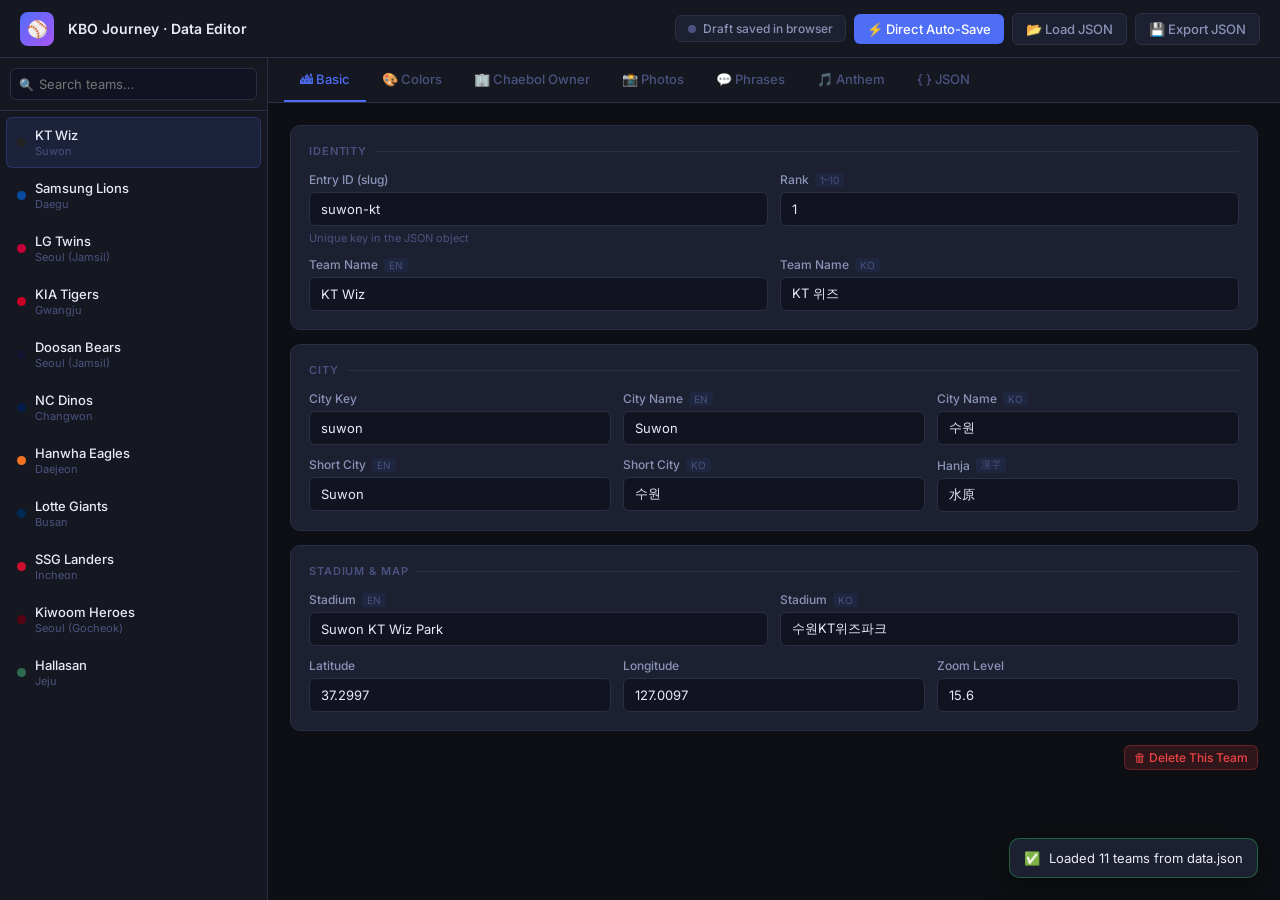
==== commit b474f943: "feat: implement KBO web application frontend, mapping engine, data files, and backend server updates" ====
--- a/admin.html
+++ b/admin.html
@@ -3,6 +3,7 @@
 <head>
   <meta charset="UTF-8" />
   <meta name="viewport" content="width=device-width, initial-scale=1.0" />
+  <meta name="referrer" content="strict-origin-when-cross-origin" />
   <title>KBO Journey · Data Editor</title>
   <link rel="preconnect" href="https://fonts.googleapis.com" />
   <link href="https://fonts.googleapis.com/css2?family=Inter:wght@300;400;500;600;700&family=JetBrains+Mono:wght@400;500&display=swap" rel="stylesheet" />
@@ -511,40 +512,25 @@
           </div>
           <div class="form-row cols-2">
             <div class="field">
-              <label class="field-label">Origin <span class="lang-tag">EN</span></label>
-              <input type="text" id="f-anthem-originEn" oninput="syncAnthem('originEn')" />
-            </div>
-            <div class="field">
-              <label class="field-label">Origin <span class="lang-tag">KO</span></label>
-              <input type="text" id="f-anthem-originKo" oninput="syncAnthem('originKo')" />
-            </div>
-          </div>
-          <div class="form-row cols-1">
-            <div class="field">
-              <label class="field-label">Performance Note <span class="lang-tag">EN</span></label>
-              <textarea id="f-anthem-noteEn" oninput="syncAnthem('noteEn')"></textarea>
-            </div>
-            <div class="field">
-              <label class="field-label">Performance Note <span class="lang-tag">KO</span></label>
-              <textarea id="f-anthem-noteKo" oninput="syncAnthem('noteKo')"></textarea>
-            </div>
-          </div>
-          <div class="form-row cols-2">
-            <div class="field">
-              <label class="field-label">YouTube Video ID</label>
-              <input type="text" id="f-anthem-youtubeId" placeholder="dQw4w9WgXcQ" oninput="syncAnthem('youtubeId');updateYtPreview()" />
-              <span class="field-hint">Only the ID portion from the URL</span>
+              <label class="field-label">YouTube Video (URL or ID)</label>
+              <input type="text" id="f-anthem-youtubeId" placeholder="https://www.youtube.com/watch?v=... or Video ID" oninput="handleAnthemYoutubeInput()" />
+              <span class="field-hint" id="yt-id-status">Paste any YouTube URL or 11-character video ID</span>
             </div>
             <div class="field">
               <label class="field-label">Start Timestamp (seconds)</label>
-              <input type="number" id="f-anthem-timestamp" min="0" oninput="syncAnthem('timestamp',true)" />
+              <input type="number" id="f-anthem-timestamp" min="0" oninput="syncAnthem('timestamp',true);updateYtPreview()" />
+              <span class="field-hint">Auto-detected if link has timestamp (e.g. ?t=30s)</span>
             </div>
           </div>
           <div id="yt-preview-container" style="margin-top:12px;display:none;">
             <div style="font-size:12px;color:var(--text-muted);margin-bottom:8px;">YouTube Preview</div>
             <iframe id="yt-preview" width="300" height="170" frameborder="0"
-              allow="accelerometer; autoplay; clipboard-write; encrypted-media; gyroscope; picture-in-picture"
+              allow="accelerometer; autoplay; clipboard-write; encrypted-media; gyroscope; picture-in-picture; web-share"
+              referrerpolicy="strict-origin-when-cross-origin"
               allowfullscreen style="border-radius:8px;border:1px solid var(--border);"></iframe>
+            <div id="yt-file-notice" style="display:none;margin-top:8px;font-size:12px;color:#f59e0b;background:rgba(245,158,11,0.1);border:1px solid rgba(245,158,11,0.25);border-radius:6px;padding:8px 10px;line-height:1.4;">
+              ⚠️ YouTube Error 153 occurs on <code>file://</code> because browsers omit referrer headers on local files. To preview, run <code>start_server.bat</code> and open <a href="http://localhost:8000/admin.html" target="_blank" style="color:#60a5fa;text-decoration:underline;">http://localhost:8000/admin.html</a>.
+            </div>
           </div>
         </div>
       </div><!-- /panel-anthem -->
@@ -720,12 +706,17 @@
   const a = t.anthem || {};
   sv('f-anthem-titleEn', a.titleEn);
   sv('f-anthem-titleKo', a.titleKo);
-  sv('f-anthem-originEn', a.originEn);
-  sv('f-anthem-originKo', a.originKo);
-  sv('f-anthem-noteEn', a.noteEn);
-  sv('f-anthem-noteKo', a.noteKo);
   sv('f-anthem-youtubeId', a.youtubeId);
   sv('f-anthem-timestamp', a.timestamp);
+  const statusEl = document.getElementById('yt-id-status');
+  if (statusEl) {
+    if (a.youtubeId) {
+      const { id } = extractYouTubeInfo(a.youtubeId);
+      statusEl.innerHTML = id ? `<span style="color:#10b981;font-weight:600;">✓ Video ID: <code>${id}</code></span>` : '';
+    } else {
+      statusEl.textContent = 'Paste any YouTube URL or 11-character video ID';
+    }
+  }
   updateYtPreview();
 
   renderPhotos();
@@ -783,6 +774,90 @@
   document.getElementById('color-swatch-secondary').style.background = document.getElementById('f-secondaryColor').value;
 }
 
+function extractYouTubeInfo(input) {
+  if (!input) return { id: '', timestamp: null };
+  let str = String(input).trim();
+
+  // If user pasted full <iframe> code, extract the src URL
+  const iframeMatch = str.match(/<iframe[^>]*\ssrc=["']([^"']+)["']/i);
+  if (iframeMatch) {
+    str = iframeMatch[1];
+  }
+  str = str.replace(/&amp;/g, '&');
+
+  let id = '';
+  let timestamp = null;
+
+  // Extract timestamp if present: ?t=90, &t=1m30s, ?start=90, ?start=2556
+  const tMatch = str.match(/[?&](?:start|t)=([0-9mhseconds]+)/i);
+  if (tMatch) {
+    const raw = tMatch[1].replace(/s$/i, '');
+    if (/^\d+$/.test(raw)) {
+      timestamp = parseInt(raw, 10);
+    } else {
+      let total = 0;
+      const h = raw.match(/(\d+)h/i);
+      const m = raw.match(/(\d+)m/i);
+      const s = raw.match(/(\d+)s/i);
+      if (h) total += parseInt(h[1], 10) * 3600;
+      if (m) total += parseInt(m[1], 10) * 60;
+      if (s) total += parseInt(s[1], 10);
+      if (total > 0) timestamp = total;
+    }
+  }
+
+  // URL matching patterns: youtu.be, watch?v=, embed/, shorts/
+  const urlMatch = str.match(/(?:youtu\.be\/|youtube\.com\/(?:embed\/|v\/|watch\?v=|watch\?.+?&v=|shorts\/))([\w-]{11})/);
+  if (urlMatch) {
+    id = urlMatch[1];
+  } else if (/^[\w-]{11}$/.test(str)) {
+    id = str;
+  } else {
+    const fallback = str.match(/[\w-]{11}/);
+    if (fallback) id = fallback[0];
+  }
+
+  return { id, timestamp };
+}
+
+function handleAnthemYoutubeInput() {
+  if (!currentId) return;
+  if (!data[currentId].anthem) data[currentId].anthem = {};
+  const inputEl = document.getElementById('f-anthem-youtubeId');
+  const tsEl = document.getElementById('f-anthem-timestamp');
+  const statusEl = document.getElementById('yt-id-status');
+  const raw = inputEl.value.trim();
+
+  if (!raw) {
+    data[currentId].anthem.youtubeId = '';
+    if (statusEl) statusEl.textContent = 'Paste any YouTube URL or 11-character video ID';
+    updateYtPreview();
+    updateJsonPreview();
+    return;
+  }
+
+  const { id, timestamp } = extractYouTubeInfo(raw);
+
+  if (id) {
+    data[currentId].anthem.youtubeId = id;
+    inputEl.value = id; // Show clean ID in input box
+    if (timestamp !== null) {
+      tsEl.value = timestamp;
+      data[currentId].anthem.timestamp = timestamp;
+    }
+    if (statusEl) {
+      statusEl.innerHTML = `<span style="color:#10b981;font-weight:600;">✓ Video ID: <code>${id}</code> · Timestamp: <code>${data[currentId].anthem.timestamp || 0}s</code></span>`;
+    }
+  } else {
+    data[currentId].anthem.youtubeId = raw;
+    if (statusEl) {
+      statusEl.innerHTML = `<span style="color:#f59e0b;">⚠️ Unrecognized format. Please paste a standard YouTube link or video ID.</span>`;
+    }
+  }
+  updateYtPreview();
+  updateJsonPreview();
+}
+
 function syncAnthem(key, asNumber=false) {
   if (!currentId) return;
   if (!data[currentId].anthem) data[currentId].anthem = {};
@@ -793,12 +868,23 @@
 }
 
 function updateYtPreview() {
-  const id = document.getElementById('f-anthem-youtubeId').value.trim();
-  const ts = parseInt(document.getElementById('f-anthem-timestamp').value)||0;
+  const inputVal = document.getElementById('f-anthem-youtubeId') ? document.getElementById('f-anthem-youtubeId').value.trim() : '';
+  const tsVal = document.getElementById('f-anthem-timestamp') ? parseInt(document.getElementById('f-anthem-timestamp').value) : 0;
+  const { id, timestamp } = extractYouTubeInfo(inputVal);
+  const ts = tsVal || timestamp || 0;
   const cont = document.getElementById('yt-preview-container');
   const iframe = document.getElementById('yt-preview');
-  if (id) { iframe.src = `https://www.youtube.com/embed/${id}?start=${ts}`; cont.style.display='block'; }
-  else { cont.style.display='none'; }
+  const fileNotice = document.getElementById('yt-file-notice');
+  if (id && id.length === 11) {
+    const originParam = window.location.protocol.startsWith('http') ? `&origin=${encodeURIComponent(window.location.origin)}` : '';
+    iframe.src = `https://www.youtube.com/embed/${id}?start=${ts}&rel=0${originParam}`;
+    cont.style.display = 'block';
+    if (fileNotice) {
+      fileNotice.style.display = window.location.protocol === 'file:' ? 'block' : 'none';
+    }
+  } else {
+    cont.style.display = 'none';
+  }
 }
 
 function updateSvgPreview() {
@@ -853,6 +939,22 @@
 function addPhoto(){ if(!currentId)return; if(!data[currentId].photos)data[currentId].photos=[]; data[currentId].photos.push({src:'',labelEn:'',labelKo:''}); renderPhotos(); updateJsonPreview(); }
 function removePhoto(i){ if(!currentId)return; data[currentId].photos.splice(i,1); renderPhotos(); updateJsonPreview(); }
 
+function cleanPhrasesData() {
+  if (!data) return;
+  Object.values(data).forEach(team => {
+    if (team && Array.isArray(team.phrases)) {
+      team.phrases.forEach(ph => {
+        delete ph.romaja;
+        delete ph.descKo;
+        delete ph.noteEn;
+        if (ph.ko) {
+          ph.ko = ph.ko.replace(/\s*\([A-Za-z\-!?,. '’]+\)/, '');
+        }
+      });
+    }
+  });
+}
+
 // ─── PHRASES ──────────────────────────────────
 function renderPhrases() {
   const c = document.getElementById('phrases-container');
@@ -866,6 +968,12 @@
     '4️⃣ Stadium Cheer / Pickoff Chant (야구장 시그니처 구호)'
   ];
   phrases.forEach((ph,i) => {
+    delete ph.romaja;
+    delete ph.descKo;
+    delete ph.noteEn;
+    if (ph.ko) {
+      ph.ko = ph.ko.replace(/\s*\([A-Za-z\-!?,. '’]+\)/, '');
+    }
     const card = document.createElement('div');
     card.className = 'phrase-card';
     card.innerHTML = `
@@ -877,18 +985,10 @@
       <div class="form-row cols-2">
         <div class="field"><label class="field-label">Korean <span class="lang-tag">KO</span></label>
           <input type="text" value="${escHtml(ph.ko||'')}" onchange="updatePhrase(${i},'ko',this.value)" /></div>
-        <div class="field"><label class="field-label">Romanization</label>
-          <input type="text" value="${escHtml(ph.romaja||'')}" onchange="updatePhrase(${i},'romaja',this.value)" /></div>
-      </div>
-      <div class="form-row cols-2">
         <div class="field"><label class="field-label">Meaning <span class="lang-tag">EN</span></label>
           <input type="text" value="${escHtml(ph.meaningEn||'')}" onchange="updatePhrase(${i},'meaningEn',this.value)" /></div>
-        <div class="field"><label class="field-label">Description <span class="lang-tag">KO</span></label>
-          <input type="text" value="${escHtml(ph.descKo||'')}" onchange="updatePhrase(${i},'descKo',this.value)" /></div>
       </div>
-      <div class="form-row cols-2">
-        <div class="field"><label class="field-label">Cultural Note <span class="lang-tag">EN</span></label>
-          <input type="text" value="${escHtml(ph.noteEn||'')}" onchange="updatePhrase(${i},'noteEn',this.value)" /></div>
+      <div class="form-row">
         <div class="field"><label class="field-label">YouTube Link (Chant video)</label>
           <input type="text" value="${escHtml(ph.youtubeUrl||'')}" placeholder="https://www.youtube.com/watch?v=..." onchange="updatePhrase(${i},'youtubeUrl',this.value)" /></div>
       </div>`;
@@ -896,7 +996,7 @@
   });
 }
 function updatePhrase(i,k,v){ if(!currentId)return; data[currentId].phrases[i][k]=v; updateJsonPreview(); }
-function addPhrase(){ if(!currentId)return; if(!data[currentId].phrases)data[currentId].phrases=[]; data[currentId].phrases.push({ko:'',romaja:'',meaningEn:'',descKo:'',noteEn:''}); renderPhrases(); updateJsonPreview(); }
+function addPhrase(){ if(!currentId)return; if(!data[currentId].phrases)data[currentId].phrases=[]; data[currentId].phrases.push({ko:'',meaningEn:''}); renderPhrases(); updateJsonPreview(); }
 function removePhrase(i){ if(!currentId)return; data[currentId].phrases.splice(i,1); renderPhrases(); updateJsonPreview(); }
 
 // ─── JSON PREVIEW & AUTOSAVE TRIGGER ─────────────
@@ -924,6 +1024,7 @@
     if (tab==='json') updateJsonPreview();
     if (tab==='photos') renderPhotos();
     if (tab==='phrases') renderPhrases();
+    if (tab==='anthem') updateYtPreview();
   }
 }
 
@@ -1346,6 +1447,7 @@
   // 2. Initial baseline from js/data.js (guarantees clean UTF-8 under file:// and offline)
   if (typeof KBO_DATA !== 'undefined' && KBO_DATA.entries && Object.keys(KBO_DATA.entries).length > 0) {
     data = JSON.parse(JSON.stringify(KBO_DATA.entries));
+    cleanPhrasesData();
     renderSidebar();
     const firstId = Object.keys(data)[0];
     if (firstId) selectTeam(firstId);
@@ -1366,6 +1468,7 @@
       const fetchedData = await res.json();
       if (fetchedData && typeof fetchedData === 'object') {
         data = fetchedData;
+        cleanPhrasesData();
         renderSidebar();
         const firstId = Object.keys(data)[0];
         if (firstId) selectTeam(firstId);
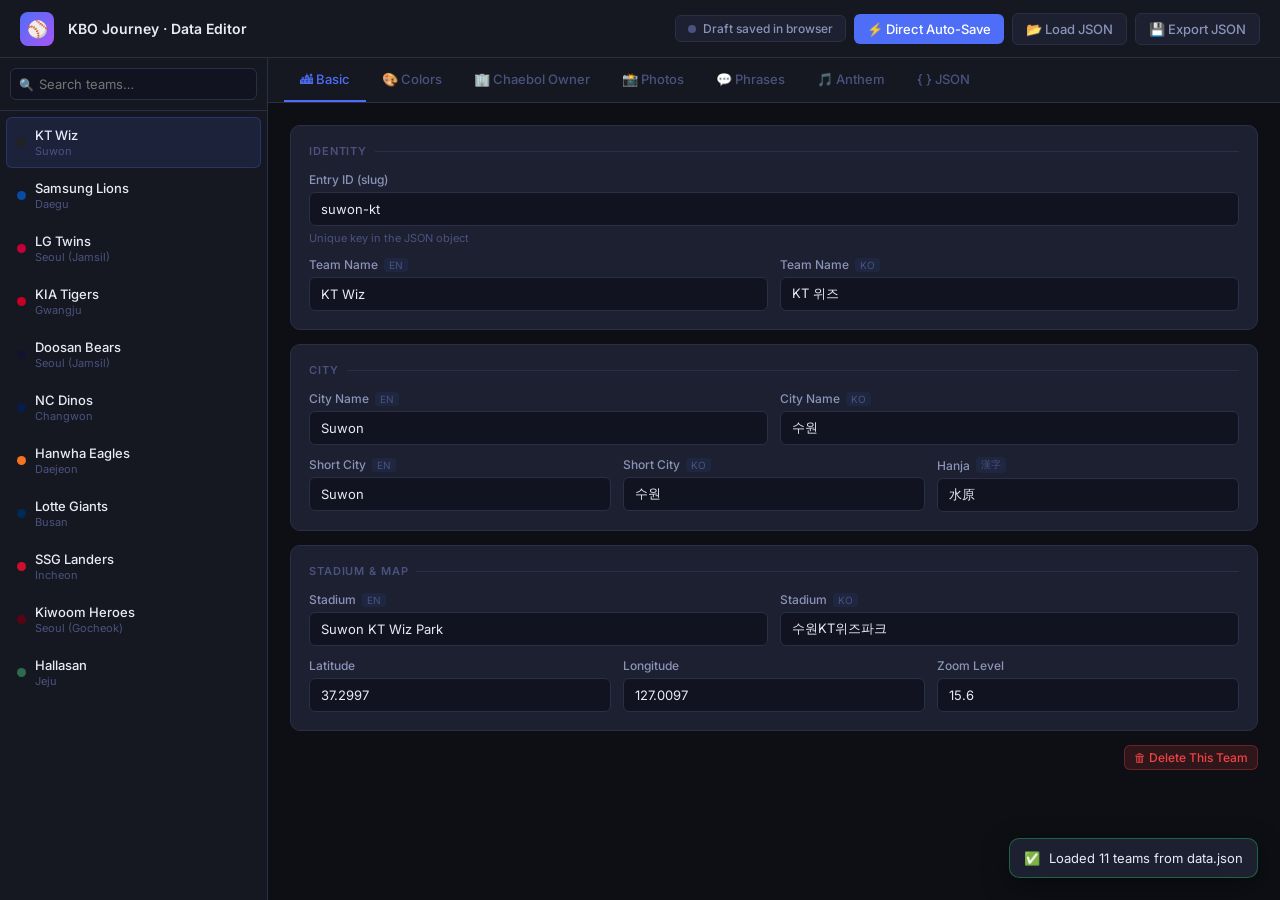
==== commit ff1a1810: "refactor: add js/data.js, update data.json, and remove Lessons.txt" ====
--- a/admin.html
+++ b/admin.html
@@ -329,16 +329,12 @@
       <div class="tab-panel" id="panel-basic">
         <div class="section-card">
           <div class="section-title">Identity</div>
-          <div class="form-row cols-2">
+          <div class="form-row cols-1">
             <div class="field">
               <label class="field-label">Entry ID (slug)</label>
               <input type="text" id="f-id" placeholder="city-team-slug" oninput="syncField('id')" />
               <span class="field-hint">Unique key in the JSON object</span>
             </div>
-            <div class="field">
-              <label class="field-label">Rank <span class="lang-tag">1–10</span></label>
-              <input type="number" id="f-rank" min="1" max="10" oninput="syncField('rank',true)" />
-            </div>
           </div>
           <div class="form-row cols-2">
             <div class="field">
@@ -354,11 +350,7 @@
 
         <div class="section-card">
           <div class="section-title">City</div>
-          <div class="form-row cols-3">
-            <div class="field">
-              <label class="field-label">City Key</label>
-              <input type="text" id="f-cityKey" placeholder="suwon" oninput="syncField('cityKey')" />
-            </div>
+          <div class="form-row cols-2">
             <div class="field">
               <label class="field-label">City Name <span class="lang-tag">EN</span></label>
               <input type="text" id="f-cityNameEn" oninput="syncField('cityNameEn')" />
@@ -451,17 +443,6 @@
               <label class="field-label">Emblem Image Path</label>
               <input type="text" id="f-emblemImg" placeholder="images/logos/emblem_KT.png" oninput="syncField('emblemImg')" />
             </div>
-          </div>
-          <div class="form-row cols-1">
-            <div class="field">
-              <label class="field-label">Logo SVG (raw HTML)</label>
-              <textarea id="f-logoSvg" class="tall" placeholder="&lt;svg ...&gt;...&lt;/svg&gt;" oninput="syncField('logoSvg');updateSvgPreview()"></textarea>
-              <span class="field-hint">Inline SVG used as the map pin</span>
-            </div>
-          </div>
-          <div style="display:flex;align-items:center;gap:12px;margin-top:6px;">
-            <div id="svg-preview-box" style="width:44px;height:44px;display:flex;align-items:center;justify-content:center;background:var(--bg-input);border:1px solid var(--border);border-radius:8px;"></div>
-            <span style="font-size:12px;color:var(--text-muted);">SVG pin preview</span>
           </div>
         </div>
       </div><!-- /panel-colors -->
@@ -632,11 +613,16 @@
   const q = document.getElementById('search-input').value.toLowerCase();
   const list = document.getElementById('sidebar-list');
   list.innerHTML = '';
+  const order = (typeof KBO_DATA !== 'undefined' && KBO_DATA.rankingOrder) ? KBO_DATA.rankingOrder : [];
   const entries = Object.entries(data)
     .filter(([id, t]) => !q || id.toLowerCase().includes(q)
       || (t.teamNameEn||'').toLowerCase().includes(q)
       || (t.shortCityEn||'').toLowerCase().includes(q))
-    .sort((a,b) => (a[1].rank||99)-(b[1].rank||99));
+    .sort((a,b) => {
+      const ia = order.indexOf(a[0]);
+      const ib = order.indexOf(b[0]);
+      return (ia === -1 ? 99 : ia) - (ib === -1 ? 99 : ib);
+    });
   if (!entries.length) {
     list.innerHTML = '<div style="text-align:center;color:var(--text-muted);font-size:13px;padding:20px 0;">No teams found</div>';
     return;
@@ -675,10 +661,8 @@
   const sv = (id, val) => { const el = document.getElementById(id); if(el) el.value = (val !== undefined && val !== null) ? val : ''; };
 
   sv('f-id', t.id || currentId);
-  sv('f-rank', t.rank);
   sv('f-teamNameEn', t.teamNameEn);
   sv('f-teamNameKo', t.teamNameKo);
-  sv('f-cityKey', t.cityKey);
   sv('f-cityNameEn', t.cityNameEn);
   sv('f-cityNameKo', t.cityNameKo);
   sv('f-shortCityEn', t.shortCityEn);
@@ -697,8 +681,6 @@
   updateColorSwatches();
 
   sv('f-emblemImg', t.emblemImg);
-  sv('f-logoSvg', t.logoSvg);
-  updateSvgPreview();
 
   sv('f-civicAnchorEn', t.civicAnchorEn);
   sv('f-civicAnchorKo', t.civicAnchorKo);
@@ -743,7 +725,7 @@
     return;
   }
   data[currentId][key] = val;
-  if (['rank','teamNameEn','shortCityEn','primaryColor'].includes(key)) renderSidebar();
+  if (['teamNameEn','shortCityEn','primaryColor'].includes(key)) renderSidebar();
   updateJsonPreview();
 }
 
@@ -887,9 +869,7 @@
   }
 }
 
-function updateSvgPreview() {
-  document.getElementById('svg-preview-box').innerHTML = document.getElementById('f-logoSvg').value;
-}
+function updateSvgPreview() {}
 
 // ─── PHOTOS ───────────────────────────────────
 function renderPhotos() {
@@ -944,9 +924,6 @@
   Object.values(data).forEach(team => {
     if (team && Array.isArray(team.phrases)) {
       team.phrases.forEach(ph => {
-        delete ph.romaja;
-        delete ph.descKo;
-        delete ph.noteEn;
         if (ph.ko) {
           ph.ko = ph.ko.replace(/\s*\([A-Za-z\-!?,. '’]+\)/, '');
         }
@@ -968,9 +945,6 @@
     '4️⃣ Stadium Cheer / Pickoff Chant (야구장 시그니처 구호)'
   ];
   phrases.forEach((ph,i) => {
-    delete ph.romaja;
-    delete ph.descKo;
-    delete ph.noteEn;
     if (ph.ko) {
       ph.ko = ph.ko.replace(/\s*\([A-Za-z\-!?,. '’]+\)/, '');
     }
